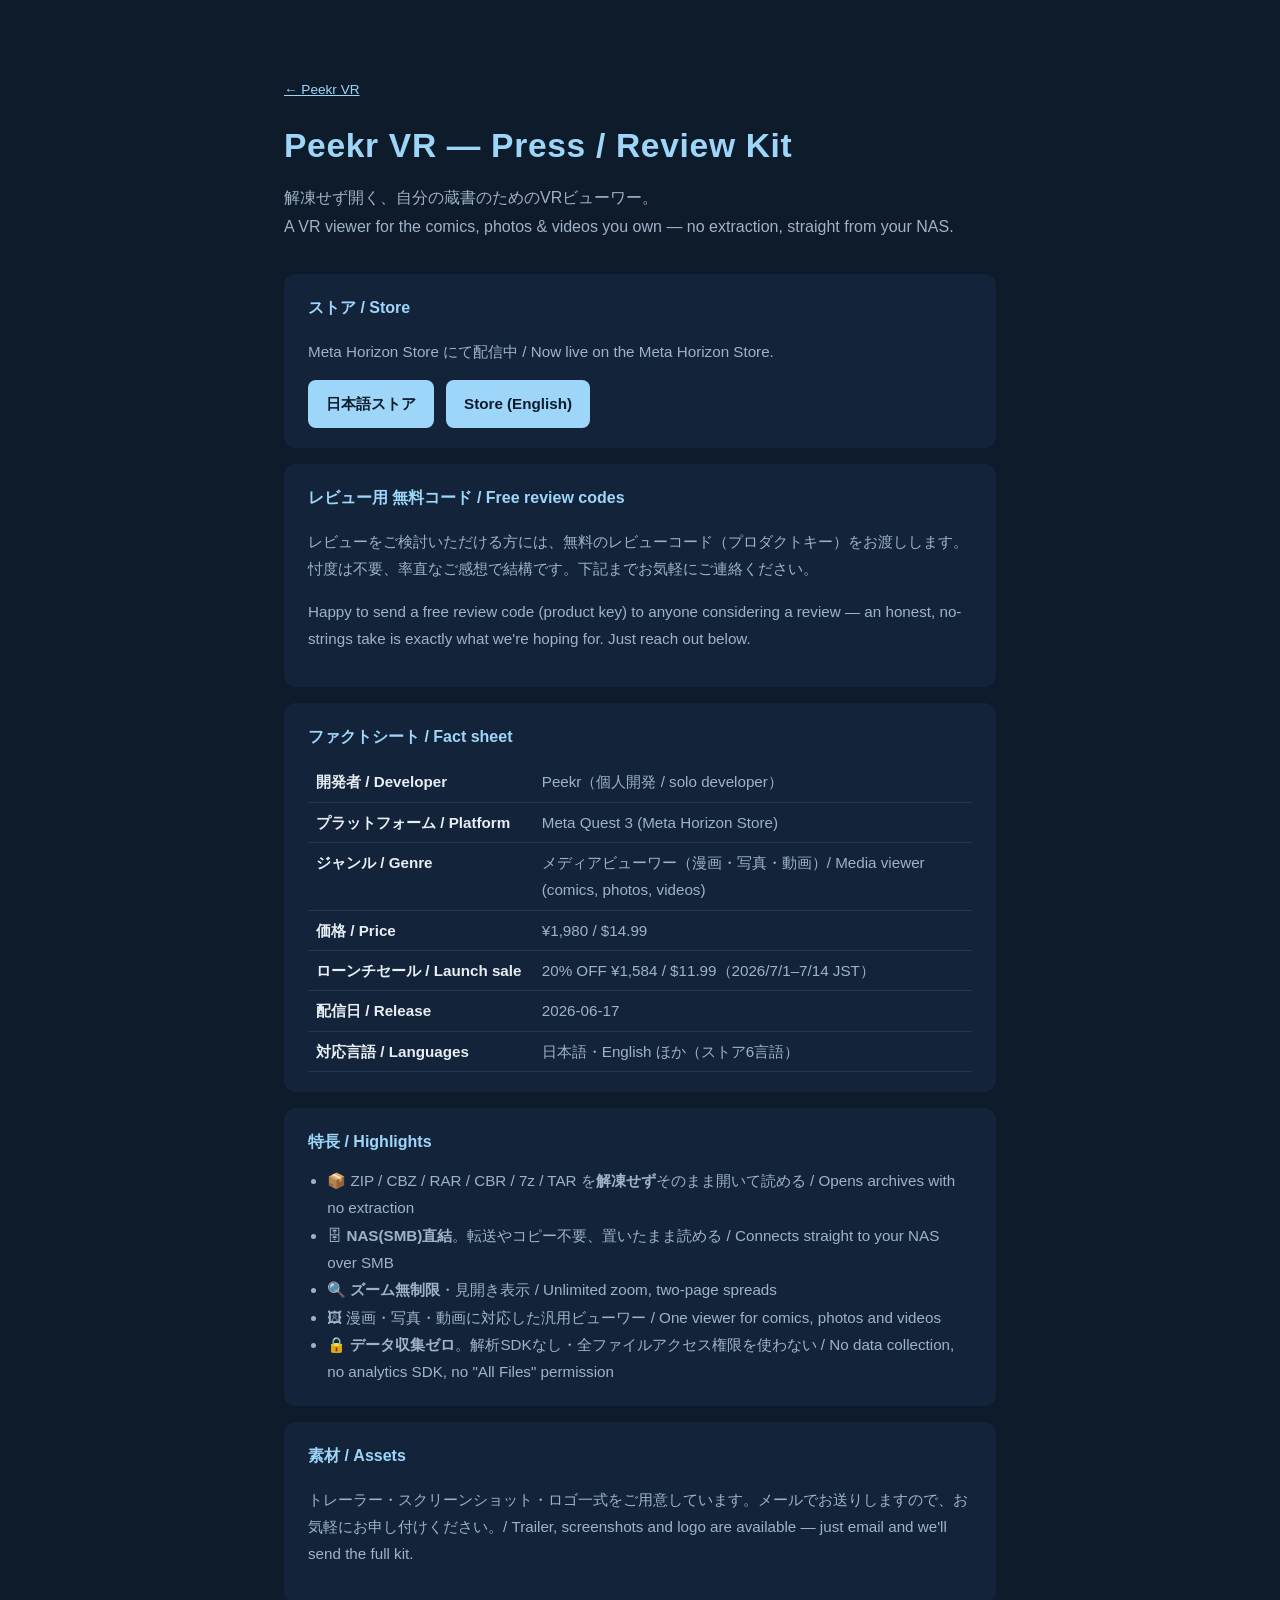
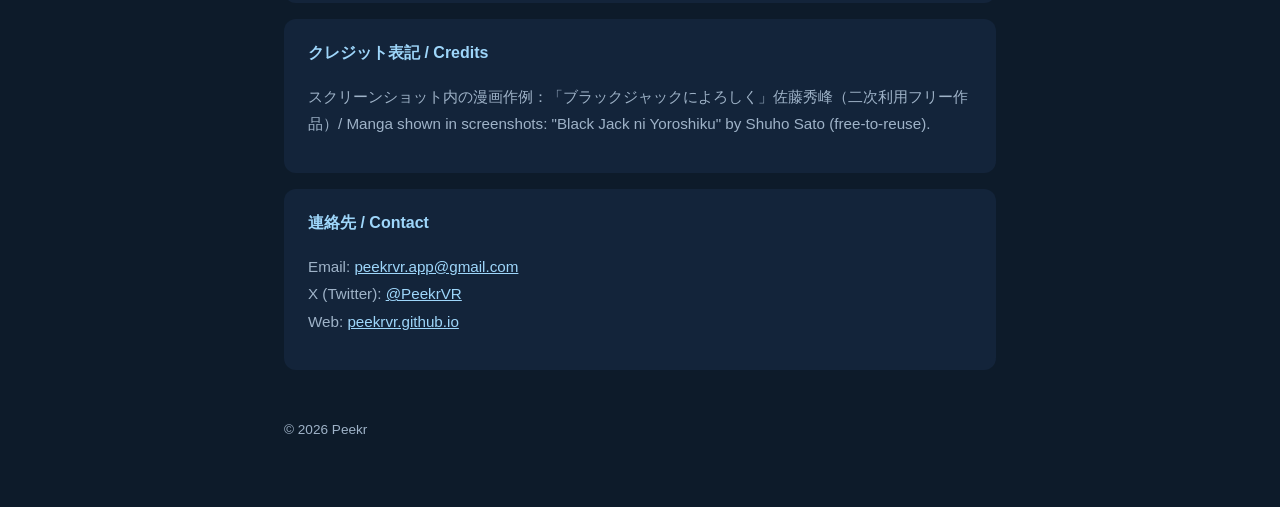
==== press.html @ 6c0ab392 "Add files via upload" ====
<!DOCTYPE html>
<html lang="ja">
<head>
<meta charset="utf-8">
<meta name="viewport" content="width=device-width, initial-scale=1">
<title>Peekr VR — Press / Review Kit</title>
<meta name="description" content="Peekr VR press & review kit — facts, features, assets, and free review codes for Meta Quest 3.">
<style>
  :root { --accent:#9ED6FA; --bg:#0d1b2a; --panel:#13243a; --text:#e8eef4; --muted:#9fb3c8; }
  * { box-sizing:border-box; }
  body { margin:0; background:var(--bg); color:var(--text); line-height:1.8;
         font-family:-apple-system, BlinkMacSystemFont, "Segoe UI", "Hiragino Kaku Gothic ProN", "Yu Gothic UI", Meiryo, sans-serif; }
  main { max-width:760px; margin:0 auto; padding:64px 24px; }
  h1 { color:var(--accent); font-size:2.1rem; margin:0 0 8px; letter-spacing:.02em; }
  .tagline { color:var(--muted); margin:0 0 32px; }
  a { color:var(--accent); }
  .card { background:var(--panel); border-radius:12px; padding:20px 24px; margin:16px 0; }
  .card h2 { font-size:1rem; margin:0 0 10px; color:var(--accent); }
  .card p, .card li { color:var(--muted); font-size:.95rem; }
  .card ul { margin:6px 0 0; padding-left:1.2em; }
  .btns { display:flex; flex-wrap:wrap; gap:12px; margin:8px 0 0; }
  .btn { display:inline-block; background:var(--accent); color:#0d1b2a; text-decoration:none;
         font-weight:700; padding:10px 18px; border-radius:8px; font-size:.95rem; }
  table { width:100%; border-collapse:collapse; font-size:.95rem; }
  th, td { text-align:left; padding:6px 8px; vertical-align:top; border-bottom:1px solid #24364f; color:var(--muted); }
  th { color:var(--text); white-space:nowrap; width:34%; }
  .lead { color:var(--text); }
  footer { color:var(--muted); font-size:.85rem; margin-top:48px; }
  .back { font-size:.85rem; }
</style>
</head>
<body>
<main>
  <p class="back"><a href="./index.html">&larr; Peekr VR</a></p>
  <h1>Peekr VR — Press / Review Kit</h1>
  <p class="tagline">解凍せず開く、自分の蔵書のためのVRビューワー。<br>
  A VR viewer for the comics, photos &amp; videos you own — no extraction, straight from your NAS.</p>

  <div class="card">
    <h2>ストア / Store</h2>
    <p class="lead">Meta Horizon Store にて配信中 / Now live on the Meta Horizon Store.</p>
    <div class="btns">
      <a class="btn" href="https://www.meta.com/ja-jp/experiences/peekr-vr/1157359374130212/">日本語ストア</a>
      <a class="btn" href="https://www.meta.com/en-us/experiences/peekr-vr/1157359374130212/">Store (English)</a>
    </div>
  </div>

  <div class="card">
    <h2>レビュー用 無料コード / Free review codes</h2>
    <p>レビューをご検討いただける方には、無料のレビューコード（プロダクトキー）をお渡しします。忖度は不要、率直なご感想で結構です。下記までお気軽にご連絡ください。</p>
    <p>Happy to send a free review code (product key) to anyone considering a review — an honest, no-strings take is exactly what we're hoping for. Just reach out below.</p>
  </div>

  <div class="card">
    <h2>ファクトシート / Fact sheet</h2>
    <table>
      <tr><th>開発者 / Developer</th><td>Peekr（個人開発 / solo developer）</td></tr>
      <tr><th>プラットフォーム / Platform</th><td>Meta Quest 3 (Meta Horizon Store)</td></tr>
      <tr><th>ジャンル / Genre</th><td>メディアビューワー（漫画・写真・動画）/ Media viewer (comics, photos, videos)</td></tr>
      <tr><th>価格 / Price</th><td>¥1,980 / $14.99</td></tr>
      <tr><th>ローンチセール / Launch sale</th><td>20% OFF ¥1,584 / $11.99（2026/7/1–7/14 JST）</td></tr>
      <tr><th>配信日 / Release</th><td>2026-06-17</td></tr>
      <tr><th>対応言語 / Languages</th><td>日本語・English ほか（ストア6言語）</td></tr>
    </table>
  </div>

  <div class="card">
    <h2>特長 / Highlights</h2>
    <ul>
      <li>📦 ZIP / CBZ / RAR / CBR / 7z / TAR を<strong>解凍せず</strong>そのまま開いて読める / Opens archives with no extraction</li>
      <li>🗄 <strong>NAS(SMB)直結</strong>。転送やコピー不要、置いたまま読める / Connects straight to your NAS over SMB</li>
      <li>🔍 <strong>ズーム無制限</strong>・見開き表示 / Unlimited zoom, two-page spreads</li>
      <li>🖼 漫画・写真・動画に対応した汎用ビューワー / One viewer for comics, photos and videos</li>
      <li>🔒 <strong>データ収集ゼロ</strong>。解析SDKなし・全ファイルアクセス権限を使わない / No data collection, no analytics SDK, no "All Files" permission</li>
    </ul>
  </div>

  <div class="card">
    <h2>素材 / Assets</h2>
    <p>トレーラー・スクリーンショット・ロゴ一式をご用意しています。メールでお送りしますので、お気軽にお申し付けください。/ Trailer, screenshots and logo are available — just email and we'll send the full kit.</p>
  </div>

  <div class="card">
    <h2>クレジット表記 / Credits</h2>
    <p>スクリーンショット内の漫画作例：「ブラックジャックによろしく」佐藤秀峰（二次利用フリー作品）/ Manga shown in screenshots: "Black Jack ni Yoroshiku" by Shuho Sato (free-to-reuse).</p>
  </div>

  <div class="card">
    <h2>連絡先 / Contact</h2>
    <p>Email: <a href="mailto:peekrvr.app@gmail.com">peekrvr.app@gmail.com</a><br>
    X (Twitter): <a href="https://x.com/PeekrVR">@PeekrVR</a><br>
    Web: <a href="https://peekrvr.github.io/">peekrvr.github.io</a></p>
  </div>

  <footer>&copy; 2026 Peekr</footer>
</main>
</body>
</html>
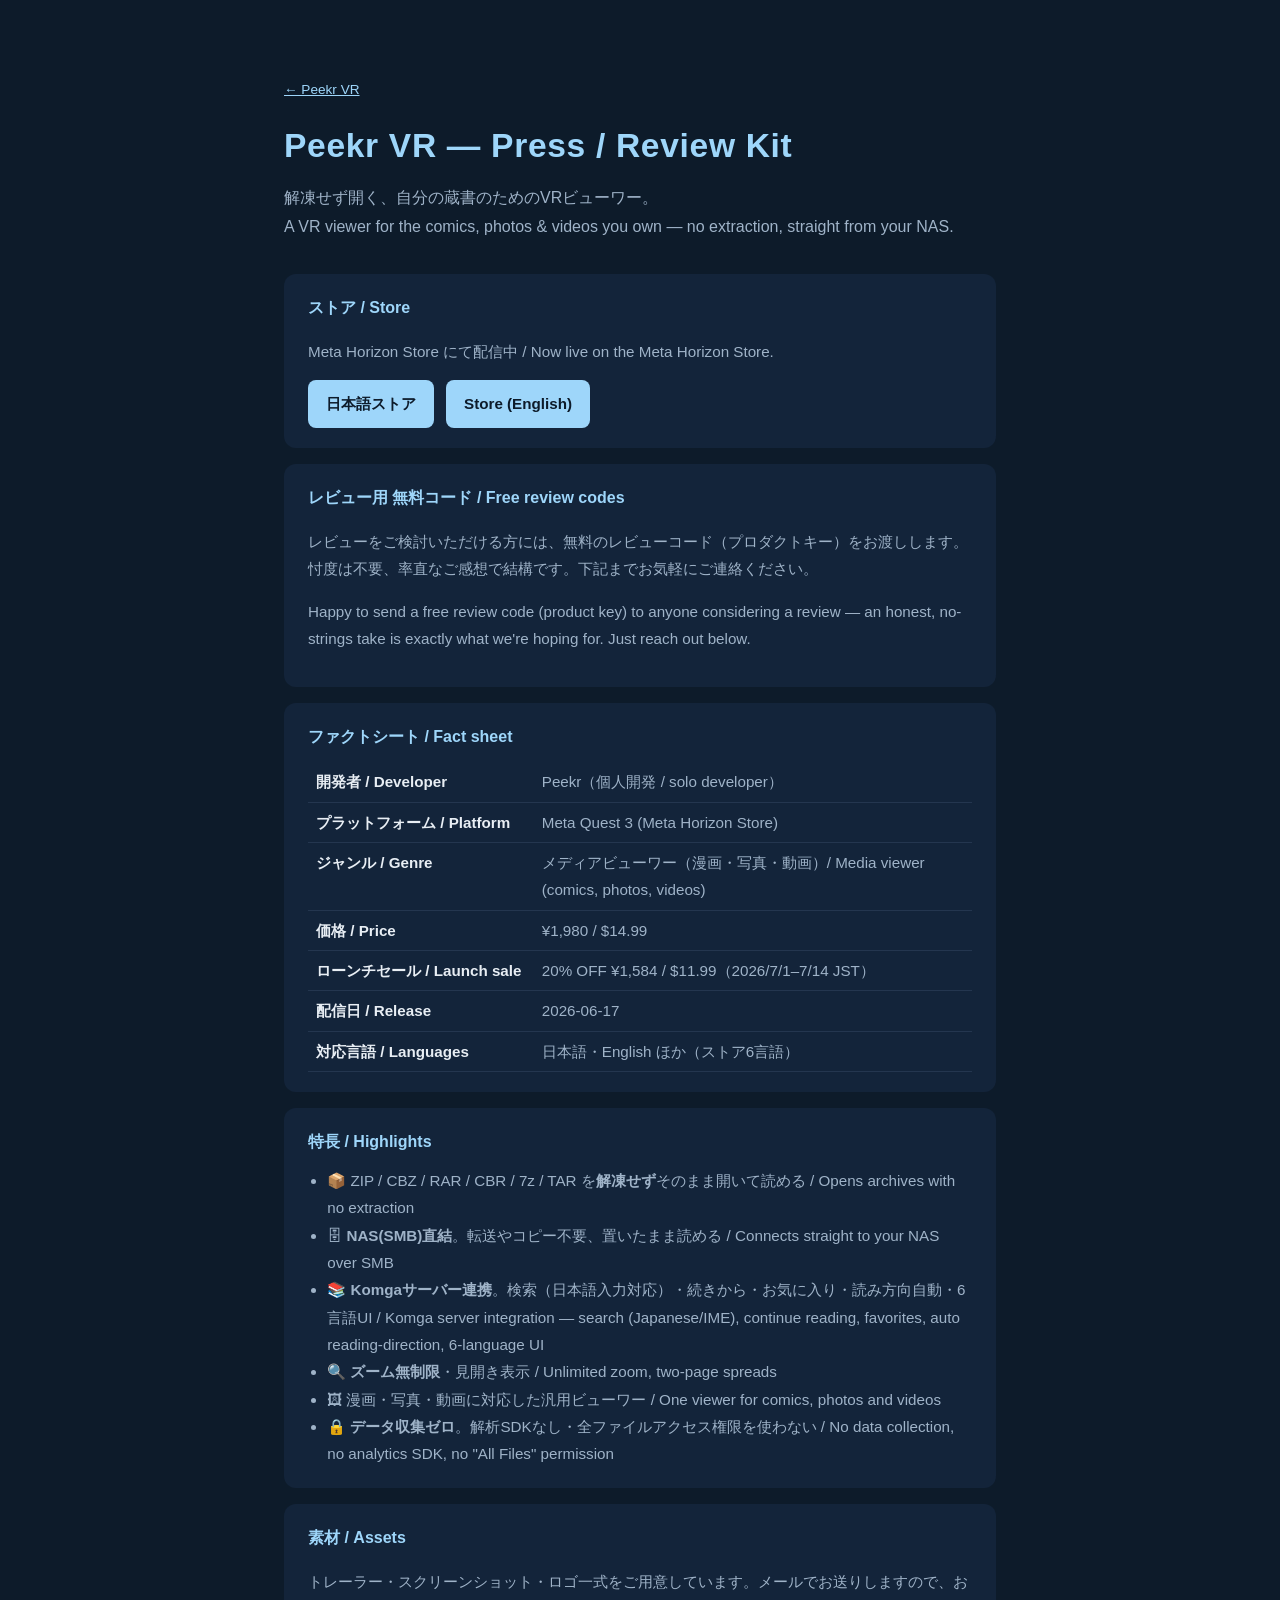
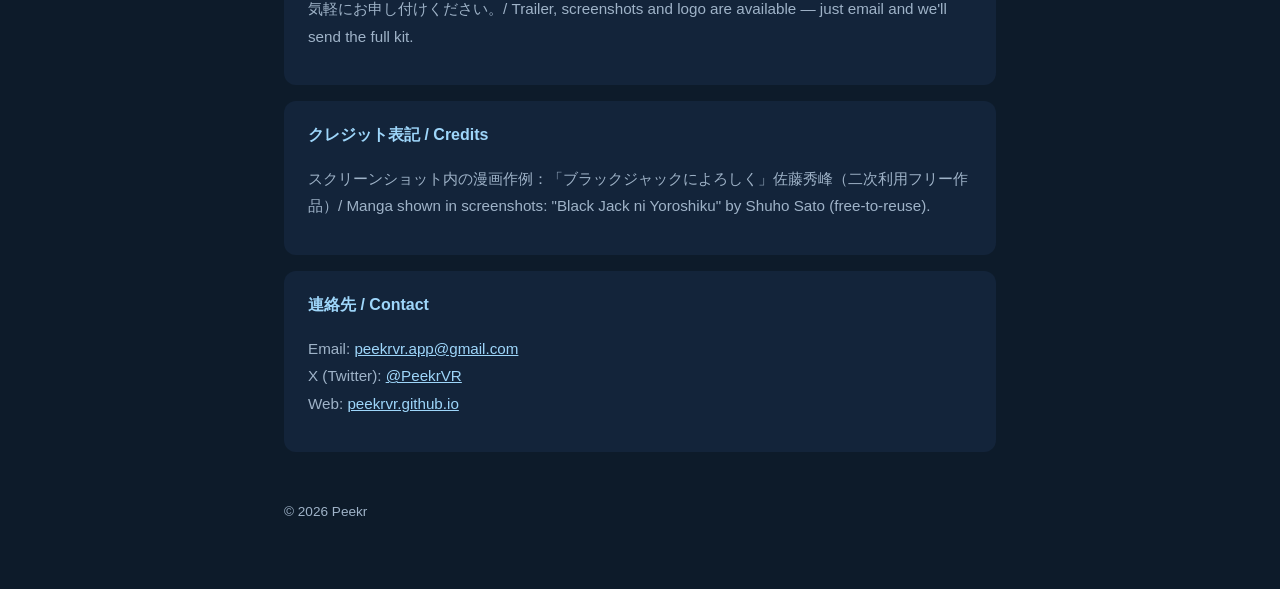
==== commit c28fb666: "Add files via upload" ====
--- a/press.html
+++ b/press.html
@@ -69,6 +69,7 @@
     <ul>
       <li>📦 ZIP / CBZ / RAR / CBR / 7z / TAR を<strong>解凍せず</strong>そのまま開いて読める / Opens archives with no extraction</li>
       <li>🗄 <strong>NAS(SMB)直結</strong>。転送やコピー不要、置いたまま読める / Connects straight to your NAS over SMB</li>
+      <li>📚 <strong>Komgaサーバー連携</strong>。検索（日本語入力対応）・続きから・お気に入り・読み方向自動・6言語UI / Komga server integration — search (Japanese/IME), continue reading, favorites, auto reading-direction, 6-language UI</li>
       <li>🔍 <strong>ズーム無制限</strong>・見開き表示 / Unlimited zoom, two-page spreads</li>
       <li>🖼 漫画・写真・動画に対応した汎用ビューワー / One viewer for comics, photos and videos</li>
       <li>🔒 <strong>データ収集ゼロ</strong>。解析SDKなし・全ファイルアクセス権限を使わない / No data collection, no analytics SDK, no "All Files" permission</li>
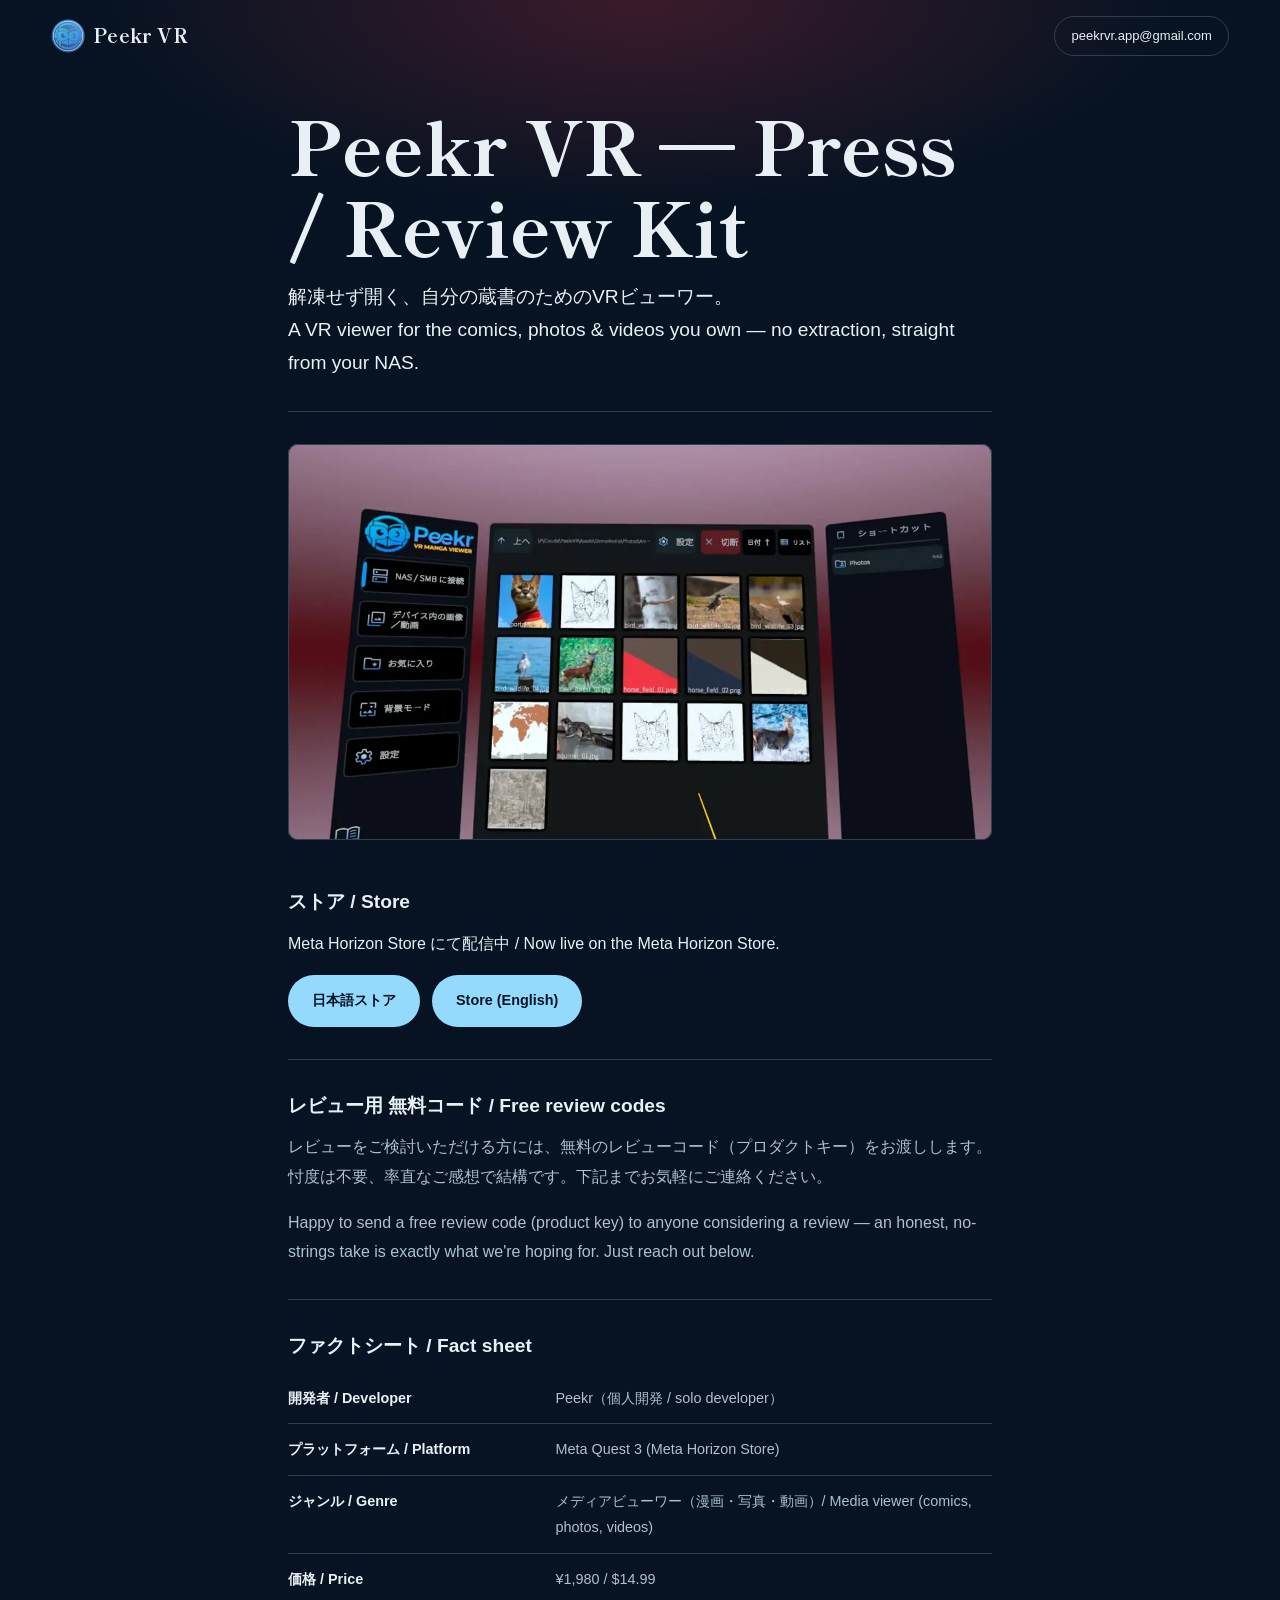
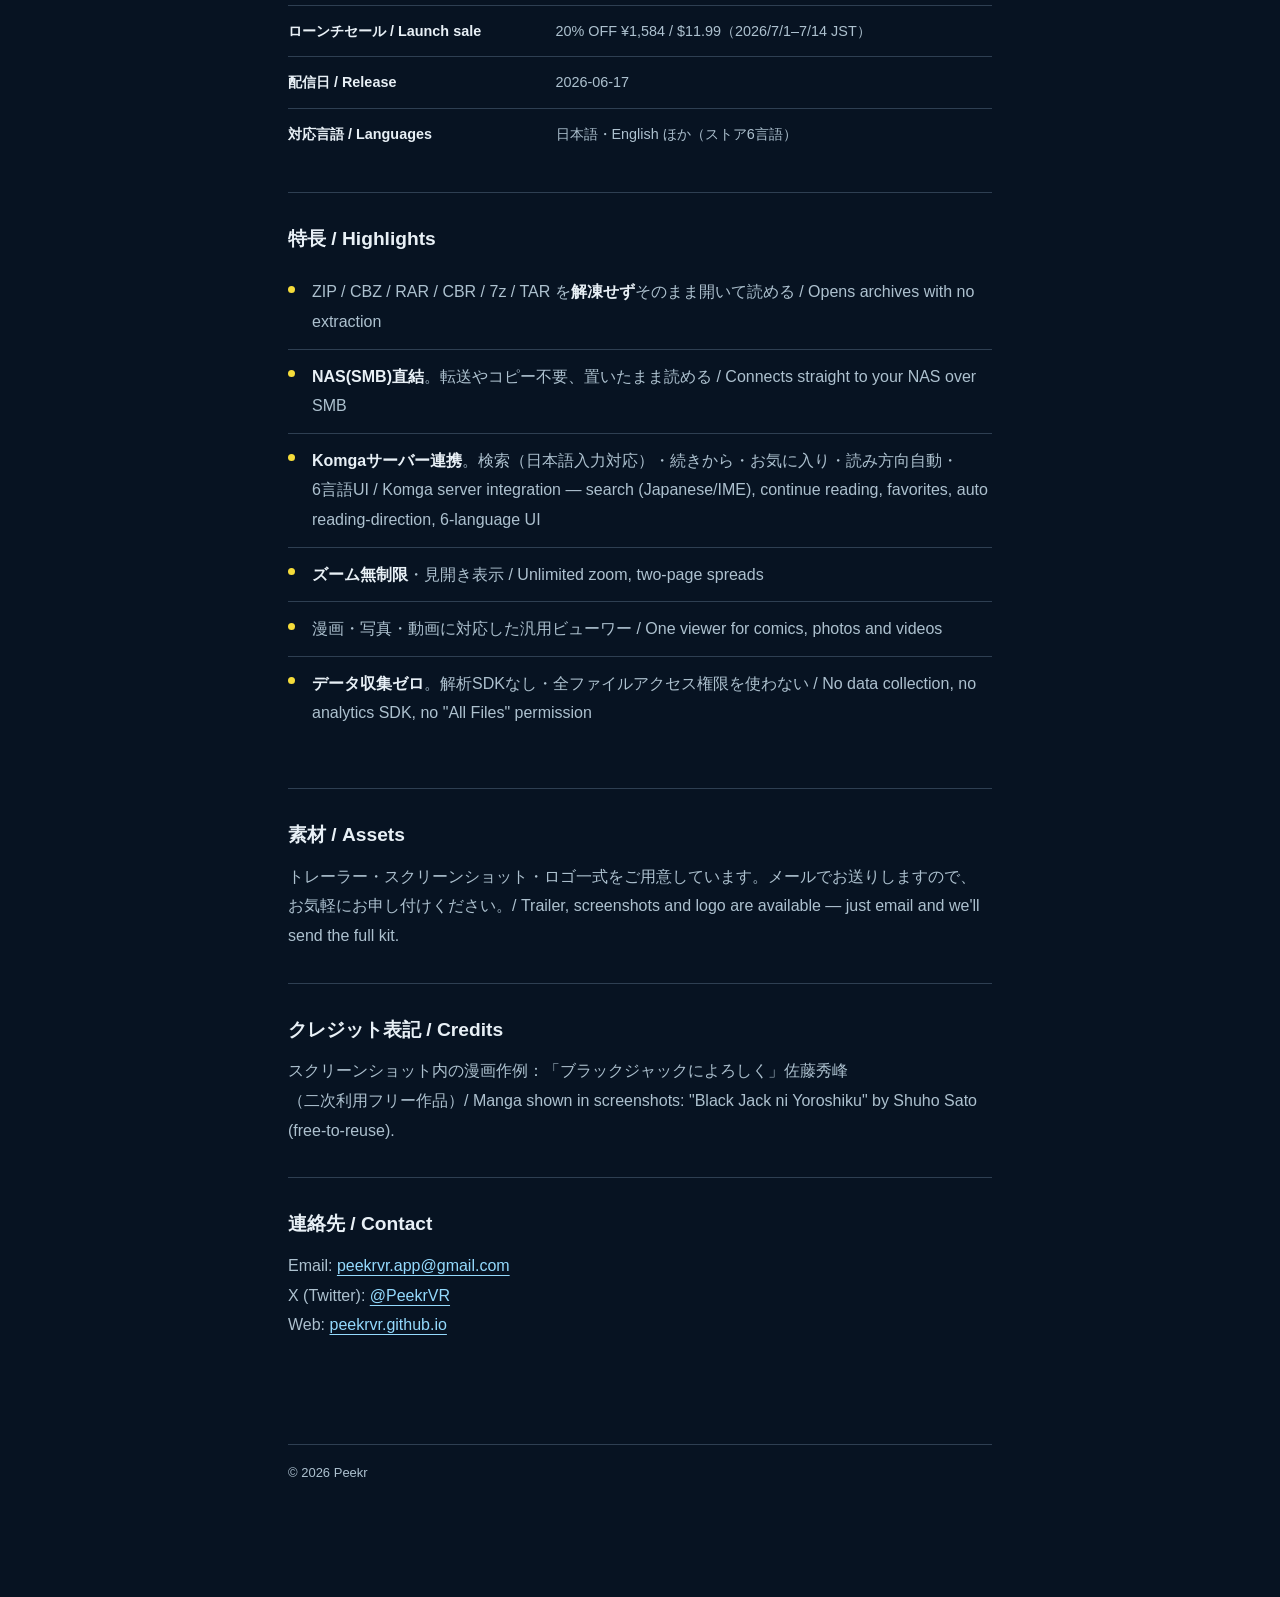
==== commit 3eddc95b: "redesign: Peekr VR site — curved-panel hero, Feature Stack walkthrough, shared design system - desig" ====
--- a/press.html
+++ b/press.html
@@ -2,58 +2,51 @@
 <html lang="ja">
 <head>
 <meta charset="utf-8">
-<meta name="viewport" content="width=device-width, initial-scale=1">
+<meta name="viewport" content="width=device-width, initial-scale=1, viewport-fit=cover">
 <title>Peekr VR — Press / Review Kit</title>
 <meta name="description" content="Peekr VR press & review kit — facts, features, assets, and free review codes for Meta Quest 3.">
-<style>
-  :root { --accent:#9ED6FA; --bg:#0d1b2a; --panel:#13243a; --text:#e8eef4; --muted:#9fb3c8; }
-  * { box-sizing:border-box; }
-  body { margin:0; background:var(--bg); color:var(--text); line-height:1.8;
-         font-family:-apple-system, BlinkMacSystemFont, "Segoe UI", "Hiragino Kaku Gothic ProN", "Yu Gothic UI", Meiryo, sans-serif; }
-  main { max-width:760px; margin:0 auto; padding:64px 24px; }
-  h1 { color:var(--accent); font-size:2.1rem; margin:0 0 8px; letter-spacing:.02em; }
-  .tagline { color:var(--muted); margin:0 0 32px; }
-  a { color:var(--accent); }
-  .card { background:var(--panel); border-radius:12px; padding:20px 24px; margin:16px 0; }
-  .card h2 { font-size:1rem; margin:0 0 10px; color:var(--accent); }
-  .card p, .card li { color:var(--muted); font-size:.95rem; }
-  .card ul { margin:6px 0 0; padding-left:1.2em; }
-  .btns { display:flex; flex-wrap:wrap; gap:12px; margin:8px 0 0; }
-  .btn { display:inline-block; background:var(--accent); color:#0d1b2a; text-decoration:none;
-         font-weight:700; padding:10px 18px; border-radius:8px; font-size:.95rem; }
-  table { width:100%; border-collapse:collapse; font-size:.95rem; }
-  th, td { text-align:left; padding:6px 8px; vertical-align:top; border-bottom:1px solid #24364f; color:var(--muted); }
-  th { color:var(--text); white-space:nowrap; width:34%; }
-  .lead { color:var(--text); }
-  footer { color:var(--muted); font-size:.85rem; margin-top:48px; }
-  .back { font-size:.85rem; }
-</style>
+<meta name="theme-color" content="#0b1424">
+<link rel="icon" href="./assets/logo_68.png">
+<link rel="preload" href="./assets/fonts/shippori-b1-800-sub.woff2" as="font" type="font/woff2" crossorigin>
+<link rel="stylesheet" href="./assets/tokens.css">
+<link rel="stylesheet" href="./assets/site.css">
 </head>
-<body>
-<main>
-  <p class="back"><a href="./index.html">&larr; Peekr VR</a></p>
-  <h1>Peekr VR — Press / Review Kit</h1>
-  <p class="tagline">解凍せず開く、自分の蔵書のためのVRビューワー。<br>
-  A VR viewer for the comics, photos &amp; videos you own — no extraction, straight from your NAS.</p>
+<body class="presskit">
 
-  <div class="card">
+<header class="nav">
+  <a class="wordmark" href="./index.html"><img src="./assets/logo_68.png" alt="" width="34" height="34">Peekr VR</a>
+  <a class="btn btn--ghost nav__store" href="mailto:peekrvr.app@gmail.com">peekrvr.app@gmail.com</a>
+</header>
+
+<main class="doc press">
+  <div class="press-head">
+    <h1>Peekr VR — Press / Review Kit</h1>
+    <p class="tagline">解凍せず開く、自分の蔵書のためのVRビューワー。<br>
+    <span lang="en">A VR viewer for the comics, photos &amp; videos you own — no extraction, straight from your NAS.</span></p>
+  </div>
+
+  <figure class="press-visual">
+    <picture><source srcset="./assets/trailer_poster.webp" type="image/webp"><img src="./assets/trailer_poster.jpg" width="1280" height="720" alt="Peekr VR key visual — the file browser floating in VR"></picture>
+  </figure>
+
+  <section class="kit-sec">
     <h2>ストア / Store</h2>
     <p class="lead">Meta Horizon Store にて配信中 / Now live on the Meta Horizon Store.</p>
     <div class="btns">
       <a class="btn" href="https://www.meta.com/ja-jp/experiences/peekr-vr/1157359374130212/">日本語ストア</a>
       <a class="btn" href="https://www.meta.com/en-us/experiences/peekr-vr/1157359374130212/">Store (English)</a>
     </div>
-  </div>
+  </section>
 
-  <div class="card">
+  <section class="kit-sec kit-sec--codes">
     <h2>レビュー用 無料コード / Free review codes</h2>
     <p>レビューをご検討いただける方には、無料のレビューコード（プロダクトキー）をお渡しします。忖度は不要、率直なご感想で結構です。下記までお気軽にご連絡ください。</p>
-    <p>Happy to send a free review code (product key) to anyone considering a review — an honest, no-strings take is exactly what we're hoping for. Just reach out below.</p>
-  </div>
+    <p lang="en">Happy to send a free review code (product key) to anyone considering a review — an honest, no-strings take is exactly what we're hoping for. Just reach out below.</p>
+  </section>
 
-  <div class="card">
+  <section class="kit-sec">
     <h2>ファクトシート / Fact sheet</h2>
-    <table>
+    <table class="facts-tbl">
       <tr><th>開発者 / Developer</th><td>Peekr（個人開発 / solo developer）</td></tr>
       <tr><th>プラットフォーム / Platform</th><td>Meta Quest 3 (Meta Horizon Store)</td></tr>
       <tr><th>ジャンル / Genre</th><td>メディアビューワー（漫画・写真・動画）/ Media viewer (comics, photos, videos)</td></tr>
@@ -62,36 +55,36 @@
       <tr><th>配信日 / Release</th><td>2026-06-17</td></tr>
       <tr><th>対応言語 / Languages</th><td>日本語・English ほか（ストア6言語）</td></tr>
     </table>
-  </div>
+  </section>
 
-  <div class="card">
+  <section class="kit-sec">
     <h2>特長 / Highlights</h2>
-    <ul>
-      <li>📦 ZIP / CBZ / RAR / CBR / 7z / TAR を<strong>解凍せず</strong>そのまま開いて読める / Opens archives with no extraction</li>
-      <li>🗄 <strong>NAS(SMB)直結</strong>。転送やコピー不要、置いたまま読める / Connects straight to your NAS over SMB</li>
-      <li>📚 <strong>Komgaサーバー連携</strong>。検索（日本語入力対応）・続きから・お気に入り・読み方向自動・6言語UI / Komga server integration — search (Japanese/IME), continue reading, favorites, auto reading-direction, 6-language UI</li>
-      <li>🔍 <strong>ズーム無制限</strong>・見開き表示 / Unlimited zoom, two-page spreads</li>
-      <li>🖼 漫画・写真・動画に対応した汎用ビューワー / One viewer for comics, photos and videos</li>
-      <li>🔒 <strong>データ収集ゼロ</strong>。解析SDKなし・全ファイルアクセス権限を使わない / No data collection, no analytics SDK, no "All Files" permission</li>
+    <ul class="hl">
+      <li>ZIP / CBZ / RAR / CBR / 7z / TAR を<strong>解凍せず</strong>そのまま開いて読める / Opens archives with no extraction</li>
+      <li><strong>NAS(SMB)直結</strong>。転送やコピー不要、置いたまま読める / Connects straight to your NAS over SMB</li>
+      <li><strong>Komgaサーバー連携</strong>。検索（日本語入力対応）・続きから・お気に入り・読み方向自動・6言語UI / Komga server integration — search (Japanese/IME), continue reading, favorites, auto reading-direction, 6-language UI</li>
+      <li><strong>ズーム無制限</strong>・見開き表示 / Unlimited zoom, two-page spreads</li>
+      <li>漫画・写真・動画に対応した汎用ビューワー / One viewer for comics, photos and videos</li>
+      <li><strong>データ収集ゼロ</strong>。解析SDKなし・全ファイルアクセス権限を使わない / No data collection, no analytics SDK, no "All Files" permission</li>
     </ul>
-  </div>
+  </section>
 
-  <div class="card">
+  <section class="kit-sec">
     <h2>素材 / Assets</h2>
     <p>トレーラー・スクリーンショット・ロゴ一式をご用意しています。メールでお送りしますので、お気軽にお申し付けください。/ Trailer, screenshots and logo are available — just email and we'll send the full kit.</p>
-  </div>
+  </section>
 
-  <div class="card">
+  <section class="kit-sec">
     <h2>クレジット表記 / Credits</h2>
     <p>スクリーンショット内の漫画作例：「ブラックジャックによろしく」佐藤秀峰（二次利用フリー作品）/ Manga shown in screenshots: "Black Jack ni Yoroshiku" by Shuho Sato (free-to-reuse).</p>
-  </div>
+  </section>
 
-  <div class="card">
+  <section class="kit-sec">
     <h2>連絡先 / Contact</h2>
     <p>Email: <a href="mailto:peekrvr.app@gmail.com">peekrvr.app@gmail.com</a><br>
     X (Twitter): <a href="https://x.com/PeekrVR">@PeekrVR</a><br>
     Web: <a href="https://peekrvr.github.io/">peekrvr.github.io</a></p>
-  </div>
+  </section>
 
   <footer>&copy; 2026 Peekr</footer>
 </main>
--- a/assets/tokens.css
+++ b/assets/tokens.css
@@ -0,0 +1,52 @@
+/* Hallmark · genre: atmospheric · theme: custom (brand sky #9ED6FA) · design-system: design.md
+ * vibe: "dark room, curved panel, horizon, yellow laser" · axes: dark / classical-serif (mincho) / cool
+ */
+@font-face {
+  font-family: "Shippori Mincho B1";
+  src: url("./fonts/shippori-b1-800-sub.woff2") format("woff2");
+  font-weight: 800; font-style: normal; font-display: swap;
+}
+@font-face {
+  font-family: "JetBrains Mono";
+  src: url("./fonts/jetbrainsmono-sub.woff2") format("woff2");
+  font-weight: 400 700; font-style: normal; font-display: swap;
+}
+:root {
+  color-scheme: dark;
+  --color-void:       oklch(18.5% 0.035 252);
+  --color-paper-2:    oklch(22.5% 0.04 252);
+  --color-paper-3:    oklch(27% 0.045 252);
+  --color-rule:       oklch(36% 0.04 252);
+  --color-ink:        oklch(95% 0.012 240);
+  --color-ink-2:      oklch(80% 0.03 240);
+  --color-accent:     oklch(85.5% 0.085 230);
+  --color-accent-hi:  oklch(91% 0.06 230);
+  --color-accent-ink: oklch(19% 0.045 252);
+  --color-laser:      oklch(89% 0.17 100);
+  --color-horizon:    oklch(40% 0.12 12);
+  --color-horizon-0:  oklch(40% 0.12 12 / 0);
+  --color-void-0:     oklch(18.5% 0.035 252 / 0);
+  --color-shade:      oklch(10% 0.03 252 / 0.55);
+
+  --font-display: "Shippori Mincho B1", "Hiragino Mincho ProN", "Yu Mincho", serif;
+  --font-body: "Hiragino Sans", "Hiragino Kaku Gothic ProN", "Yu Gothic UI", "Yu Gothic", Meiryo, sans-serif;
+  --font-mono: "JetBrains Mono", ui-monospace, "Cascadia Mono", monospace;
+
+  --space-3xs: 0.25rem; --space-2xs: 0.5rem; --space-xs: 0.75rem;
+  --space-sm: 1rem; --space-md: 1.5rem; --space-lg: 2rem;
+  --space-xl: 3rem; --space-2xl: 4.5rem; --space-3xl: 7rem; --space-4xl: 10rem;
+  --gutter: clamp(1rem, 4vw, 4rem);
+
+  --text-xs: 0.8125rem; --text-sm: 0.9rem; --text-md: 1rem; --text-lg: 1.2rem;
+  --text-xl: clamp(1.4rem, 1rem + 1.4vw, 1.9rem);
+  --text-2xl: clamp(1.75rem, 1.1rem + 2.6vw, 3rem);
+  --text-display: clamp(1.95rem, 0.9rem + 4.6vw, 4.9rem);
+
+  --ease-out: cubic-bezier(0.16, 1, 0.3, 1);
+  --ease-in: cubic-bezier(0.7, 0, 0.84, 0);
+  --dur-micro: 120ms; --dur-short: 220ms; --dur-long: 420ms;
+
+  --radius-panel: 10px; --radius-pill: 999px;
+  --rule-hair: 1px;
+  --z-base: 1; --z-nav: 10;
+}
--- a/assets/site.css
+++ b/assets/site.css
@@ -0,0 +1,349 @@
+/* Hallmark · genre: atmospheric · macrostructure: Feature Stack (index) / Long Document (press, privacy)
+ * theme: custom · enrichment: E-custom CSS-3D curved panel (Tier A) + real trailer excerpt · nav: N9 · footer: Ft5
+ * design-system: design.md · designed-as-app
+ * pre-emit critique: P5 H4 E4 S5 R4 V5
+ */
+
+/* ---------- base ---------- */
+*, *::before, *::after { box-sizing: border-box; }
+html, body { overflow-x: clip; }
+html { -webkit-text-size-adjust: 100%; scroll-padding-top: var(--space-xl); }
+body {
+  margin: 0;
+  background: var(--color-void);
+  color: var(--color-ink);
+  font-family: var(--font-body);
+  font-size: var(--text-md);
+  line-height: 1.85;
+  font-weight: 400;
+  -webkit-font-smoothing: antialiased;
+}
+img, video { max-width: 100%; display: block; }
+h1, h2, h3 { font-style: normal; margin: 0; overflow-wrap: anywhere; min-width: 0; word-break: auto-phrase; }
+p { margin: 0; text-wrap: pretty; }
+:lang(ja) p, :lang(ja) li, :lang(ja) dd, :lang(ja) figcaption { word-break: auto-phrase; }
+h1, h2, h3, .end__line { text-wrap: balance; }
+a { color: var(--color-accent); text-underline-offset: 0.22em; text-decoration-thickness: 1px; }
+a:hover { color: var(--color-accent-hi); text-decoration-color: var(--color-laser); }
+:focus-visible { outline: 2px solid var(--color-laser); outline-offset: 3px; border-radius: 4px; }
+.vh { position: absolute; width: 1px; height: 1px; overflow: hidden; clip-path: inset(50%); white-space: nowrap; }
+.mono { font-family: var(--font-mono); letter-spacing: 0; }
+
+/* language switch (index): only the active language is rendered */
+html.ja [data-l="en"], html.en [data-l="ja"] { display: none !important; }
+
+/* ---------- nav · N9 edge-aligned ---------- */
+.nav {
+  position: relative; z-index: var(--z-nav);
+  display: flex; align-items: center; justify-content: space-between; gap: var(--space-sm);
+  padding: var(--space-sm) var(--gutter);
+}
+.wordmark {
+  display: inline-flex; align-items: center; gap: var(--space-2xs);
+  color: var(--color-ink); text-decoration: none; white-space: nowrap;
+  font-family: var(--font-display); font-weight: 800; font-size: var(--text-lg); letter-spacing: 0.01em;
+}
+.wordmark img { width: 34px; height: 34px; }
+.wordmark:hover { color: var(--color-ink); }
+.nav__end { display: flex; align-items: center; gap: var(--space-xs); }
+.langsw { display: inline-flex; border: var(--rule-hair) solid var(--color-rule); border-radius: var(--radius-pill); padding: 2px; }
+.langsw button {
+  font: inherit; font-size: var(--text-xs); line-height: 1; white-space: nowrap;
+  min-height: 32px; padding: 0 var(--space-xs); border: 0; border-radius: var(--radius-pill);
+  background: transparent; color: var(--color-ink-2); cursor: pointer;
+  transition: background-color var(--dur-micro) var(--ease-out), color var(--dur-micro) var(--ease-out);
+}
+.langsw button[aria-pressed="true"] { background: var(--color-ink); color: var(--color-accent-ink); font-weight: 700; }
+.nav__store { display: none !important; }
+
+/* ---------- buttons ---------- */
+.btn {
+  display: inline-flex; align-items: center; justify-content: center; gap: var(--space-2xs);
+  min-height: 52px; padding: 0 var(--space-md);
+  border-radius: var(--radius-pill);
+  background: var(--color-accent); color: var(--color-accent-ink);
+  font-weight: 700; font-size: var(--text-sm); text-decoration: none; white-space: nowrap;
+  transition: transform var(--dur-micro) var(--ease-out), background-color var(--dur-micro) var(--ease-out);
+}
+.btn:hover { background: var(--color-accent-hi); color: var(--color-accent-ink); }
+.btn:active { transform: translateY(1px); }
+.btn svg { width: 16px; height: 16px; flex: none; }
+.btn--ghost { background: transparent; color: var(--color-ink); border: var(--rule-hair) solid var(--color-rule); min-height: 40px; padding: 0 var(--space-sm); font-weight: 400; font-size: var(--text-xs); }
+.btn--ghost:hover { background: var(--color-paper-2); color: var(--color-ink); }
+
+/* ---------- hero ---------- */
+.hero {
+  position: relative;
+  display: grid; gap: var(--space-lg);
+  padding: var(--space-lg) var(--gutter) var(--space-lg);
+  isolation: isolate;
+}
+.hero::before { /* the horizon under the panel */
+  content: ""; position: absolute; z-index: -1; inset: auto 0 0 0; height: 70%;
+  background: radial-gradient(ellipse 75% 34% at 62% 62%, var(--color-horizon), var(--color-horizon-0) 70%);
+  opacity: 0.85; pointer-events: none;
+}
+.stage::after { /* horizon line */
+  content: ""; position: absolute; z-index: -1; left: -20%; right: -20%; top: 86%; height: 1px;
+  background: linear-gradient(90deg, var(--color-void-0), var(--color-rule) 30%, var(--color-rule) 70%, var(--color-void-0));
+  pointer-events: none;
+}
+.hero__text { display: grid; gap: var(--space-md); align-content: start; max-width: 36rem; }
+.hero h1 {
+  font-family: var(--font-display); font-weight: 800;
+  font-size: var(--text-display); line-height: 1.16; letter-spacing: 0.005em;
+}
+html.en .hero h1 { line-height: 1.08; letter-spacing: -0.005em; }
+.hero__sub { color: var(--color-ink-2); font-size: var(--text-md); max-width: 30rem; }
+.hero__sub strong { color: var(--color-ink); font-weight: 700; }
+.buy { display: grid; gap: var(--space-xs); justify-items: start; margin-top: var(--space-2xs); }
+.buy__meta { color: var(--color-ink-2); font-size: var(--text-xs); line-height: 1.6; }
+.buy__price { color: var(--color-ink); font-weight: 700; font-variant-numeric: tabular-nums; }
+
+/* curved panel — 14 slices of the key visual on a concave cylinder */
+.stage {
+  --W: 84cqw; --n: 14; --sw: calc(var(--W) / 14);
+  --R: calc(var(--W) / 1.2217);           /* arc 70deg = 1.2217 rad, 5deg per slice */
+  container-type: inline-size;
+  position: relative; margin: 0;
+}
+.stage__box { position: relative; width: 100%; aspect-ratio: 16 / 10.4; perspective: 760px; perspective-origin: 50% 42%; }
+.stage__rig {
+  position: absolute; inset: 0;
+  transform-style: preserve-3d;
+  transform: rotateX(var(--rx, 0deg)) rotateY(var(--ry, 0deg));
+  transition: transform 700ms var(--ease-out);
+  animation: settle 1400ms var(--ease-out) both;
+}
+@keyframes settle { from { transform: translateZ(-120px) rotateY(-10deg) rotateX(3deg); } }
+.screen { position: absolute; left: 0; right: 0; top: 8%; height: calc(var(--W) * 0.5625); transform-style: preserve-3d; }
+.screen span {
+  position: absolute; top: 0; height: 100%;
+  left: calc(50% - var(--sw) / 2);
+  width: calc(var(--sw) + 1px);
+  background-image: url("./trailer_poster.jpg");
+  background-image: image-set(url("./trailer_poster.webp") type("image/webp"), url("./trailer_poster.jpg") type("image/jpeg"));
+  background-size: var(--W) 100%;
+  background-position: calc(var(--i) * var(--sw) * -1) 0;
+  transform: translateZ(var(--R)) rotateY(calc((6.5 - var(--i)) * 5deg)) translateZ(calc(var(--R) * -1));
+  backface-visibility: hidden;
+}
+.screen span:first-child { border-radius: var(--radius-panel) 0 0 var(--radius-panel); }
+.screen span:last-child { border-radius: 0 var(--radius-panel) var(--radius-panel) 0; }
+.stage figcaption { margin-top: var(--space-2xs); color: var(--color-ink-2); font-size: var(--text-xs); text-align: center; }
+
+/* ---------- walkthrough · Feature Stack ---------- */
+.walk { padding: var(--space-xl) var(--gutter) var(--space-2xl); display: grid; gap: var(--space-2xl); }
+.walk__intro { max-width: 40rem; display: grid; gap: var(--space-sm); }
+.walk__intro h2 { font-family: var(--font-display); font-weight: 800; font-size: var(--text-2xl); line-height: 1.3; }
+.walk__intro p { color: var(--color-ink-2); }
+.step { display: grid; gap: var(--space-lg); }
+.step__text { display: grid; gap: var(--space-sm); align-content: start; max-width: 32rem; }
+.step h3 {
+  font-family: var(--font-display); font-weight: 800; font-size: var(--text-2xl); line-height: 1.25;
+  display: flex; align-items: baseline; gap: var(--space-xs);
+}
+.step h3::before { /* the pointer dot */
+  content: ""; flex: none; width: 0.42em; height: 0.42em; border-radius: 50%;
+  background: var(--color-laser); transform: translateY(-0.12em);
+}
+.step p { color: var(--color-ink-2); }
+.step__figs { display: grid; gap: var(--space-lg); min-width: 0; }
+.panel { margin: 0; display: grid; gap: var(--space-2xs); min-width: 0; }
+.panel picture { display: block; }
+.panel img, .panel video {
+  width: 100%; height: auto; aspect-ratio: 16 / 9; object-fit: cover;
+  border-radius: var(--radius-panel);
+  background: var(--color-paper-3);
+  outline: var(--rule-hair) solid var(--color-rule); outline-offset: -1px;
+}
+.panel figcaption { color: var(--color-ink-2); font-size: var(--text-xs); line-height: 1.6; }
+.ext {
+  display: flex; flex-wrap: wrap; gap: var(--space-2xs) var(--space-xs);
+  font-family: var(--font-mono); font-size: clamp(0.95rem, 0.7rem + 1vw, 1.2rem); line-height: 1.2; color: var(--color-ink);
+  margin: var(--space-2xs) 0 0; padding: 0; list-style: none;
+}
+.ext li { white-space: nowrap; }
+.ext li::before { content: "."; color: var(--color-laser); }
+.credit { color: var(--color-ink-2); font-size: var(--text-xs); line-height: 1.6; }
+
+/* ---------- privacy band ---------- */
+.quiet {
+  background: var(--color-paper-2);
+  padding: var(--space-3xl) var(--gutter);
+  display: grid; gap: var(--space-lg);
+}
+.quiet h2 { font-family: var(--font-display); font-weight: 800; font-size: var(--text-display); line-height: 1.15; max-width: 14em; }
+.quiet__body { display: grid; gap: var(--space-md); max-width: 38rem; }
+.quiet__body > p { font-size: var(--text-lg); color: var(--color-ink); line-height: 1.8; }
+.facts { margin: 0; padding: 0; list-style: none; display: grid; gap: 0; border-top: var(--rule-hair) solid var(--color-rule); }
+.facts li { padding: var(--space-xs) 0; border-bottom: var(--rule-hair) solid var(--color-rule); color: var(--color-ink-2); display: flex; gap: var(--space-sm); }
+.facts li::before { content: ""; flex: none; width: 6px; height: 6px; margin-top: 0.75em; background: var(--color-accent); }
+
+/* ---------- news ---------- */
+.news { padding: var(--space-2xl) var(--gutter); display: grid; gap: var(--space-md); }
+.news h2 { font-family: var(--font-display); font-weight: 800; font-size: var(--text-xl); line-height: 1.35; display: grid; gap: var(--space-2xs); }
+.news .ver { font-family: var(--font-mono); font-size: var(--text-sm); font-weight: 700; color: var(--color-laser); letter-spacing: 0.02em; }
+.news p { color: var(--color-ink-2); max-width: 44rem; }
+.news strong { color: var(--color-ink); }
+
+/* ---------- trailer ---------- */
+.reel { padding: var(--space-xl) var(--gutter) var(--space-2xl); }
+.reel__btn {
+  position: relative; display: block; width: 100%; max-width: 72rem; margin: 0 auto;
+  padding: 0; border: 0; background: var(--color-paper-3); cursor: pointer; color: var(--color-ink);
+  border-radius: var(--radius-panel); overflow: hidden; text-decoration: none;
+}
+.reel__btn picture { display: block; }
+.reel__btn img { width: 100%; height: auto; aspect-ratio: 16 / 9; object-fit: cover; opacity: 0.72; transition: opacity var(--dur-short) var(--ease-out); }
+.reel__btn:hover img { opacity: 0.85; }
+.reel__label {
+  position: absolute; left: var(--space-md); bottom: var(--space-md);
+  display: inline-flex; align-items: center; gap: var(--space-xs); white-space: nowrap;
+  background: var(--color-void); color: var(--color-ink);
+  padding: var(--space-2xs) var(--space-md) var(--space-2xs) var(--space-xs);
+  border-radius: var(--radius-pill); font-weight: 700; font-size: var(--text-sm);
+}
+.reel__label svg { width: 28px; height: 28px; }
+.reel__label .mono { font-weight: 400; color: var(--color-ink-2); font-size: var(--text-xs); }
+.reel video { width: 100%; max-width: 72rem; margin: 0 auto; aspect-ratio: 16 / 9; border-radius: var(--radius-panel); background: var(--color-void); }
+
+/* ---------- spec ---------- */
+.spec { padding: var(--space-2xl) var(--gutter); display: grid; gap: var(--space-lg); }
+.spec h2 { font-family: var(--font-display); font-weight: 800; font-size: var(--text-xl); }
+.spec dl { margin: 0; display: grid; border-top: var(--rule-hair) solid var(--color-rule); }
+.spec .row { display: grid; gap: var(--space-3xs); padding: var(--space-sm) 0; border-bottom: var(--rule-hair) solid var(--color-rule); }
+.spec dt { color: var(--color-ink); font-weight: 700; font-size: var(--text-sm); }
+.spec dd { margin: 0; color: var(--color-ink-2); min-width: 0; overflow-wrap: anywhere; }
+
+/* ---------- footer · Ft5 statement ---------- */
+.end { padding: var(--space-3xl) var(--gutter) var(--space-lg); display: grid; gap: var(--space-xl); position: relative; isolation: isolate; }
+.end::before {
+  content: ""; position: absolute; z-index: -1; inset: 0;
+  background: radial-gradient(ellipse 70% 45% at 30% 100%, var(--color-horizon), var(--color-horizon-0) 70%);
+  opacity: 0.55; pointer-events: none;
+}
+.end__line { font-family: var(--font-display); font-weight: 800; font-size: var(--text-2xl); line-height: 1.35; max-width: 24em; word-break: auto-phrase; }
+.end .buy { margin: 0; }
+.end__meta {
+  display: flex; flex-wrap: wrap; gap: var(--space-xs) var(--space-md); align-items: baseline;
+  padding-top: var(--space-sm); border-top: var(--rule-hair) solid var(--color-rule);
+  color: var(--color-ink-2); font-size: var(--text-xs);
+}
+.end__meta nav { display: flex; flex-wrap: wrap; gap: var(--space-2xs) var(--space-md); }
+.end__meta a { white-space: nowrap; display: inline-block; padding: var(--space-3xs) 0; }
+.end__copy { margin-left: auto; }
+
+/* ---------- document pages (press, privacy) ---------- */
+.doc { max-width: calc(44rem + 2 * var(--gutter)); margin: 0 auto; padding: var(--space-lg) var(--gutter) var(--space-3xl); }
+.doc h1 { font-family: var(--font-display); font-weight: 800; font-size: var(--text-2xl); line-height: 1.3; margin: 0 0 var(--space-sm); }
+.doc h2 { font-size: var(--text-lg); font-weight: 700; line-height: 1.5; margin: var(--space-xl) 0 var(--space-xs); color: var(--color-ink); }
+.doc p, .doc li { color: var(--color-ink-2); }
+.doc p + p { margin-top: var(--space-sm); }
+.doc ul { padding-left: 1.3em; margin: var(--space-xs) 0 var(--space-sm); }
+.doc li + li { margin-top: var(--space-2xs); }
+.doc li::marker { color: var(--color-accent); }
+.doc strong { color: var(--color-ink); }
+.doc .meta { color: var(--color-ink-2); font-size: var(--text-sm); margin-bottom: var(--space-lg); }
+.doc .lead { color: var(--color-ink); }
+.doc footer { color: var(--color-ink-2); font-size: var(--text-xs); margin-top: var(--space-2xl); padding-top: var(--space-sm); border-top: var(--rule-hair) solid var(--color-rule); }
+.doc-nav { font-size: var(--text-sm); color: var(--color-ink-2); margin-bottom: var(--space-xl); }
+.doc-nav a { display: inline-block; padding: var(--space-3xs) 0; white-space: nowrap; }
+hr.lang { border: 0; border-top: var(--rule-hair) solid var(--color-rule); margin: var(--space-3xl) 0; position: relative; overflow: visible; }
+
+/* press */
+.press-head { display: grid; gap: var(--space-sm); padding-bottom: var(--space-lg); border-bottom: var(--rule-hair) solid var(--color-rule); }
+.press-head h1 { font-size: var(--text-display); line-height: 1.1; margin: 0; }
+.press-head .tagline { color: var(--color-ink); font-size: var(--text-lg); line-height: 1.7; }
+.kit-sec { padding: var(--space-lg) 0; border-bottom: var(--rule-hair) solid var(--color-rule); }
+.kit-sec h2 { margin: 0 0 var(--space-xs); }
+.kit-sec .btns { display: flex; flex-wrap: wrap; gap: var(--space-xs); margin-top: var(--space-sm); }
+.facts-tbl { width: 100%; border-collapse: collapse; font-size: var(--text-sm); }
+.facts-tbl th, .facts-tbl td { text-align: left; vertical-align: top; padding: var(--space-xs) 0; border-bottom: var(--rule-hair) solid var(--color-rule); }
+.facts-tbl tr:last-child th, .facts-tbl tr:last-child td { border-bottom: 0; }
+.facts-tbl th { color: var(--color-ink); font-weight: 700; width: 38%; padding-right: var(--space-sm); }
+.facts-tbl td { color: var(--color-ink-2); font-variant-numeric: tabular-nums; overflow-wrap: anywhere; }
+.hl { list-style: none; padding: 0 !important; display: grid; gap: 0 !important; }
+.hl li { padding: var(--space-xs) 0 var(--space-xs) var(--space-md); border-bottom: var(--rule-hair) solid var(--color-rule); position: relative; margin: 0 !important; }
+.hl li:last-child { border-bottom: 0; }
+.hl li::before { content: ""; position: absolute; left: 0; top: 1.28em; width: 7px; height: 7px; border-radius: 50%; background: var(--color-laser); }
+
+/* ---------- ≥ 40rem ---------- */
+@media (min-width: 40rem) {
+  html.ja .nav__store[data-l="ja"], html.en .nav__store[data-l="en"], .nav__store:not([data-l]) { display: inline-flex !important; }
+  .facts { grid-template-columns: minmax(0, 1fr) minmax(0, 1fr); column-gap: var(--space-lg); }
+  .spec .row { grid-template-columns: minmax(0, 12rem) minmax(0, 1fr); gap: var(--space-md); }
+}
+
+/* ---------- ≥ 60rem ---------- */
+@media (min-width: 60rem) {
+  .hero {
+    grid-template-columns: minmax(0, 6fr) minmax(0, 6fr);
+    align-items: center; gap: var(--space-lg);
+    padding-top: var(--space-2xl); padding-bottom: var(--space-xl);
+  }
+  .hero__text { padding-bottom: var(--space-xl); max-width: none; }
+  .hero h1 { font-size: clamp(2.6rem, 1rem + 3.1vw, 4rem); }
+  .hero h1 .ln { white-space: nowrap; }
+  .walk { gap: var(--space-4xl); padding-top: var(--space-2xl); }
+  .step { grid-template-columns: minmax(0, 5fr) minmax(0, 7fr); gap: var(--space-2xl); align-items: start; }
+  .step h3 { font-size: clamp(2rem, 0.8rem + 1.9vw, 2.75rem); }
+  .step__text { position: sticky; top: 22vh; padding-top: var(--space-xl); }
+  .step--flip { grid-template-columns: minmax(0, 7fr) minmax(0, 5fr); }
+  .step--flip .step__text { order: 2; }
+  .step__figs { gap: var(--space-2xl); }
+  .step__figs--pair .panel:nth-child(2) { width: 82%; justify-self: end; }
+  .quiet { grid-template-columns: minmax(0, 6fr) minmax(0, 5fr); align-items: end; padding-block: var(--space-4xl); }
+  .news { grid-template-columns: minmax(0, 4fr) minmax(0, 7fr); gap: var(--space-2xl); align-items: start; }
+  .spec { grid-template-columns: minmax(0, 4fr) minmax(0, 7fr); gap: var(--space-2xl); align-items: start; }
+  .end { padding-top: var(--space-4xl); }
+}
+@media (min-width: 90rem) {
+  .hero, .walk, .quiet, .news, .spec, .end, .reel { padding-left: max(var(--gutter), calc((100% - 84rem) / 2)); }
+  .walk, .quiet, .news, .spec, .end, .reel { padding-right: max(var(--gutter), calc((100% - 84rem) / 2)); }
+}
+
+/* panels turn to face the viewer as they reach the middle (progressive) */
+@supports (animation-timeline: view()) {
+  @media (prefers-reduced-motion: no-preference) and (min-width: 60rem) {
+    .step .panel { animation: face linear both; animation-timeline: view(); animation-range: entry 0% cover 45%; }
+    .step--flip .panel { --tilt: -1; }
+    @keyframes face {
+      from { transform: perspective(1400px) rotateY(calc(var(--tilt, 1) * -12deg)) rotateX(2deg) translateZ(-40px); opacity: 0.55; }
+      to { transform: none; opacity: 1; }
+    }
+  }
+}
+
+@media (prefers-reduced-motion: reduce) {
+  *, *::before, *::after { animation-duration: 1ms !important; animation-iteration-count: 1 !important; transition-duration: 120ms !important; }
+  .stage__rig { animation: none; transform: none !important; }
+}
+
+/* press visual */
+.press-visual { margin: var(--space-lg) 0 var(--space-sm); }
+.press-visual img { width: 100%; height: auto; border-radius: var(--radius-panel); outline: var(--rule-hair) solid var(--color-rule); outline-offset: -1px; }
+.kit-sec--codes { }
+
+/* narrow screens: trailer label sits under the frame */
+@media (max-width: 39.99rem) {
+  .reel__label { position: static; margin: var(--space-xs) var(--space-xs) var(--space-xs); background: transparent; padding: 0; }
+  .reel__btn { background: var(--color-paper-2); }
+  .facts-tbl, .facts-tbl tbody, .facts-tbl tr, .facts-tbl th, .facts-tbl td { display: block; width: auto; }
+  .facts-tbl th { padding: var(--space-xs) 0 0; border-bottom: 0; }
+  .facts-tbl td { padding: 0 0 var(--space-xs); }
+}
+@media (min-width: 60rem) { .hero { padding-bottom: var(--space-xl); } }
+
+/* document pages: the same horizon, faint, at the top */
+body.legal, body.presskit { position: relative; isolation: isolate; }
+body.legal::before, body.presskit::before {
+  content: ""; position: absolute; z-index: -1; inset: 0 0 auto 0; height: 34rem; pointer-events: none;
+  background: radial-gradient(ellipse 60% 55% at 50% 0%, var(--color-horizon), var(--color-horizon-0) 70%);
+  opacity: 0.45;
+}
+
+.kit-sec:last-of-type { border-bottom: 0; }
+
+/* keep 3D panels and the horizon inside their section (no layout overflow at all) */
+.hero, .walk, .end, .reel { overflow-x: clip; }
